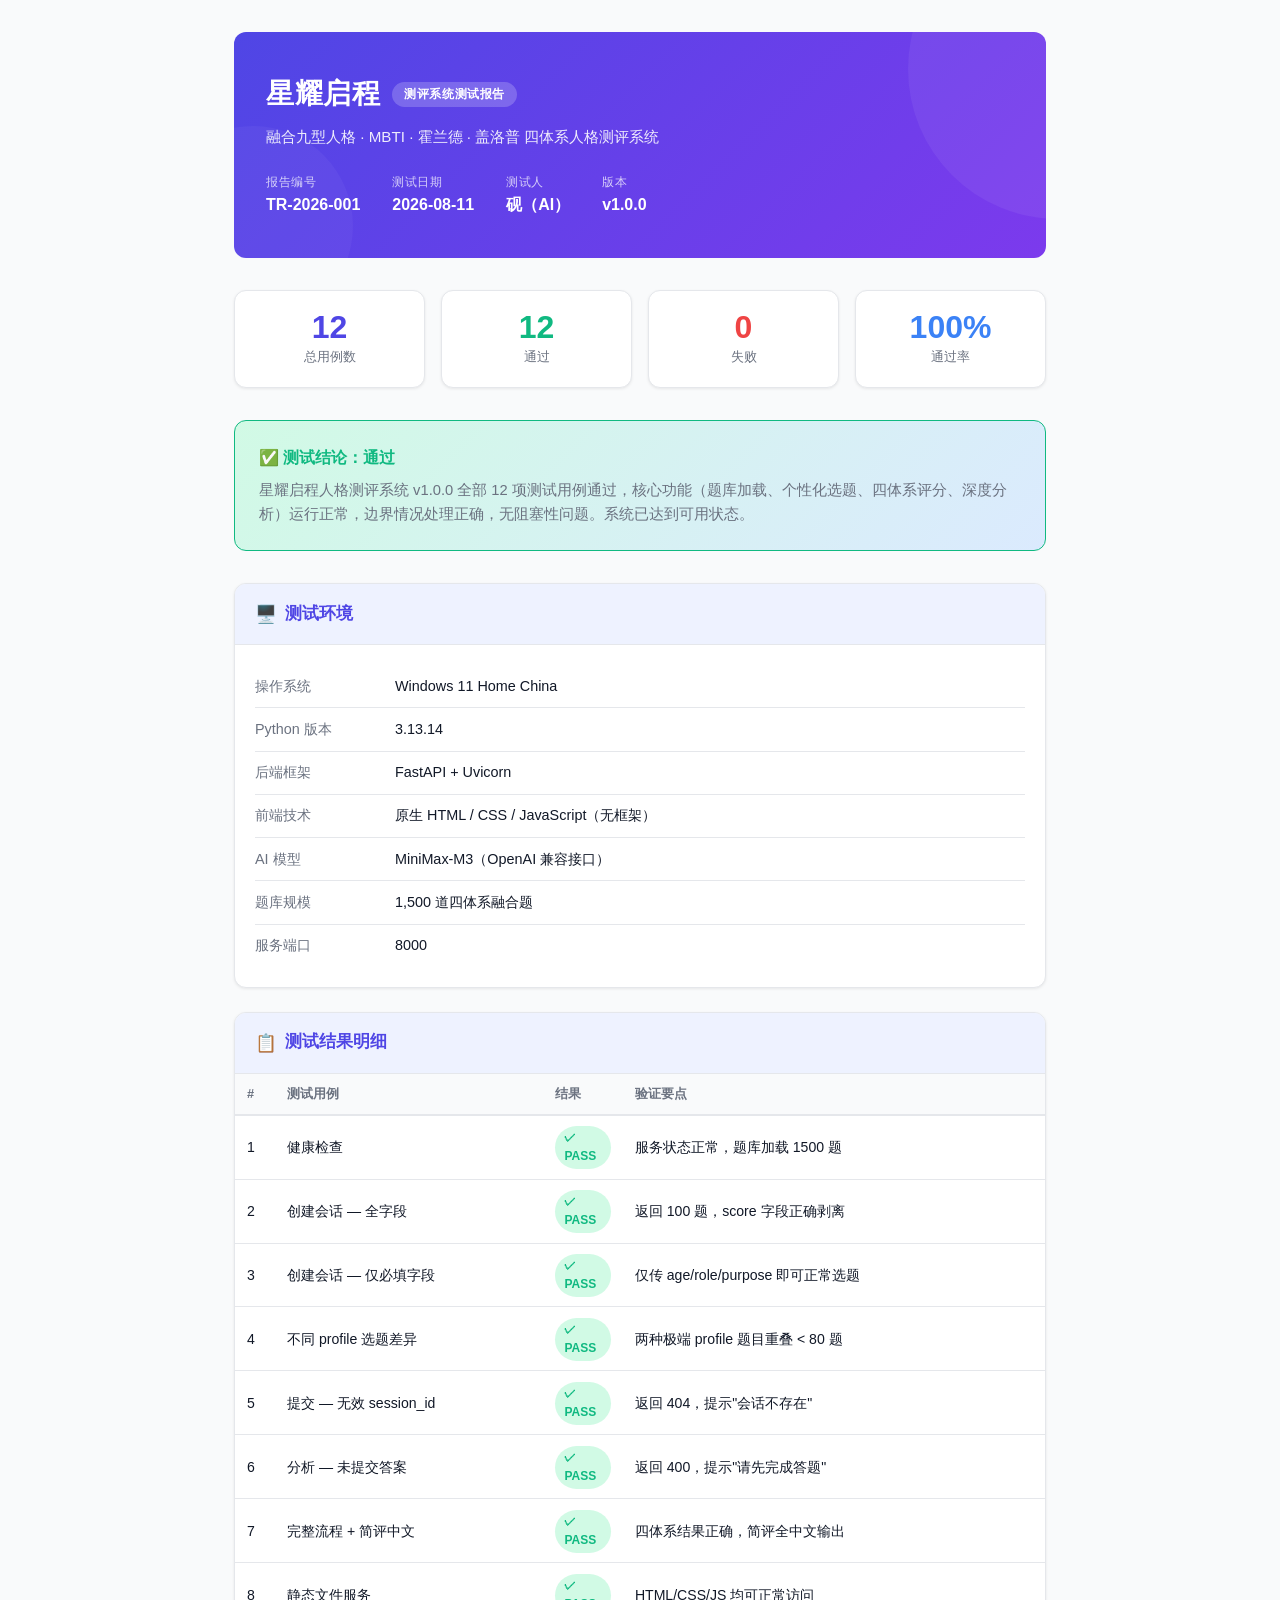
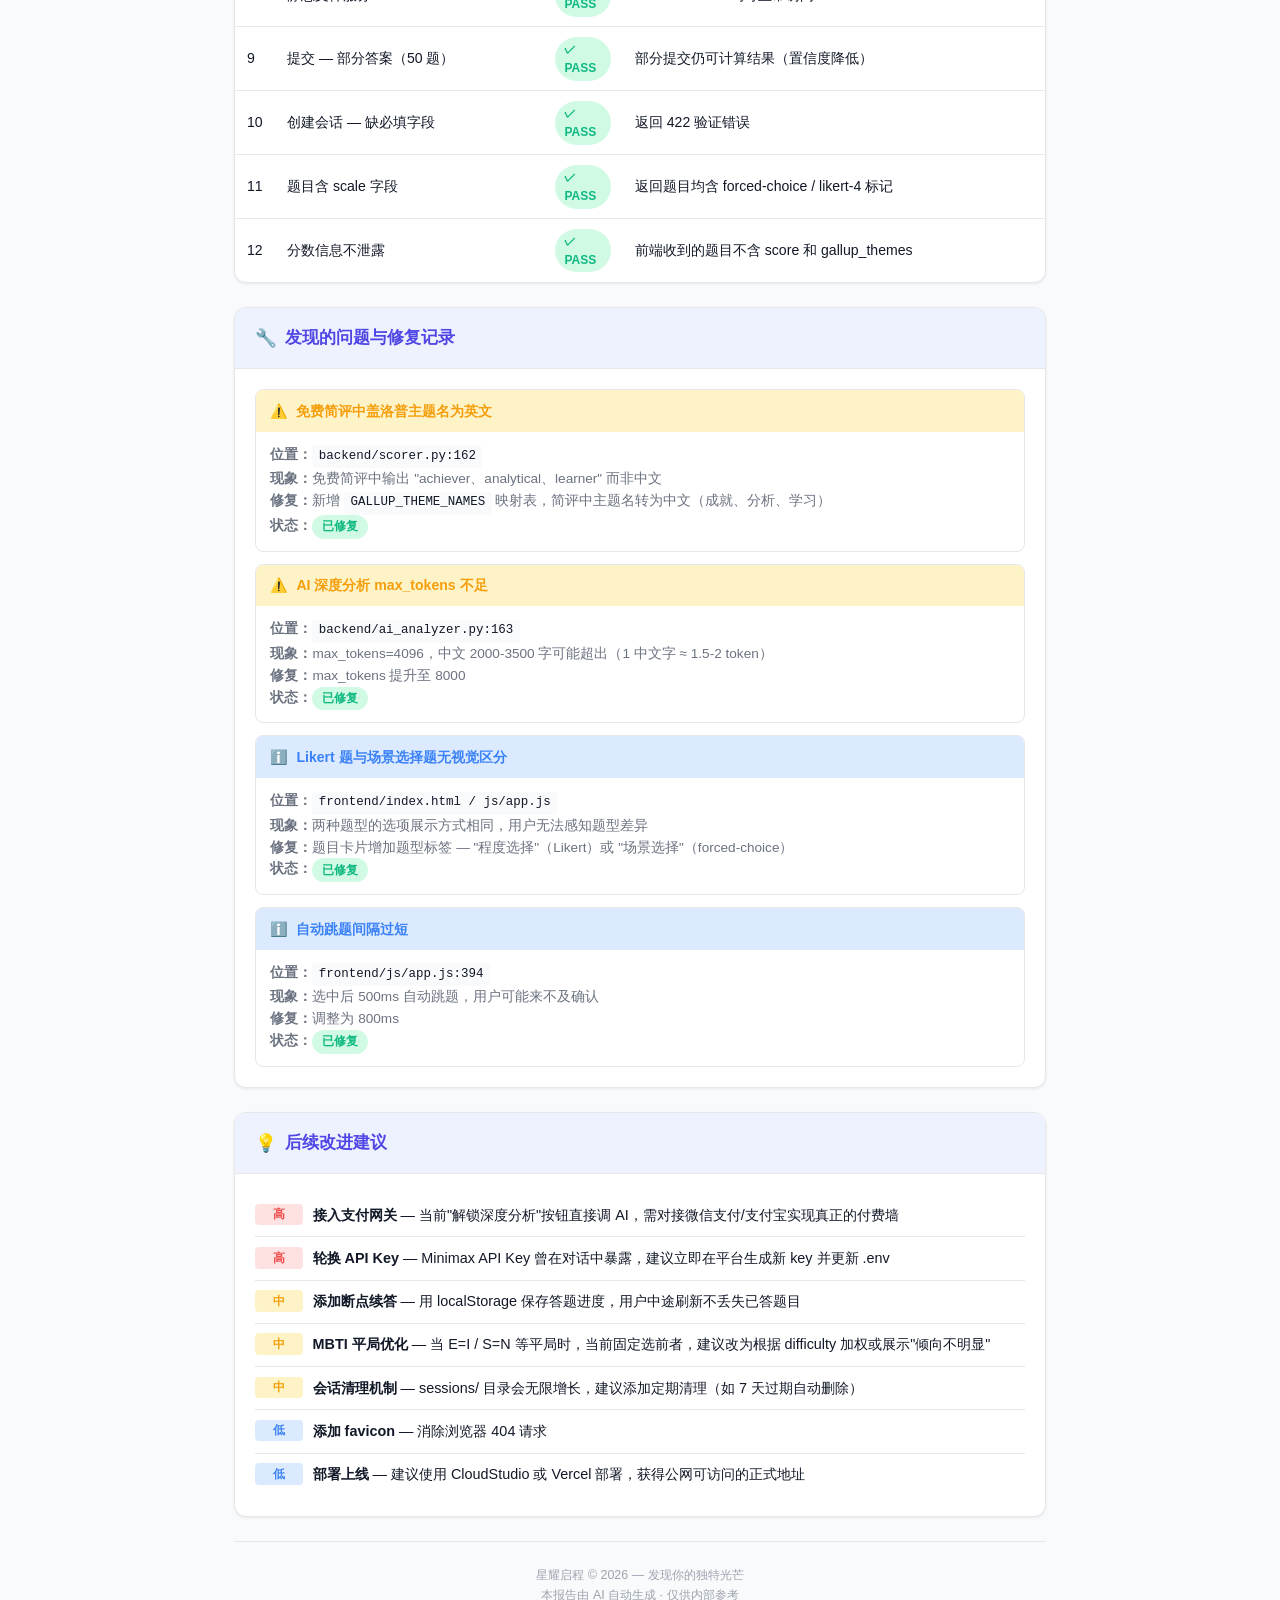
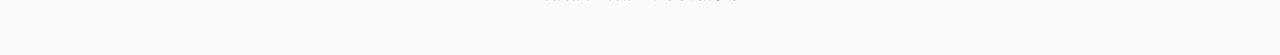
==== webapp/测试报告模板.html @ 29b1625d "Initial commit: 星耀启程人格测评 - 1500题融合题库（九型人格/MBTI/霍兰德/盖洛普四体系） - 智能筛选器（profile→120题，覆盖均衡） - FastAPI后端 + " ====
<!DOCTYPE html>
<html lang="zh-CN">
<head>
    <meta charset="UTF-8">
    <meta name="viewport" content="width=device-width, initial-scale=1.0">
    <title>星耀启程 · 测评系统测试报告</title>
    <style>
        /* ===== CSS 变量 ===== */
        :root {
            --primary: #4F46E5;
            --primary-hover: #4338CA;
            --primary-light: #EEF2FF;
            --secondary: #7C3AED;
            --secondary-light: #F5F3FF;
            --bg: #F9FAFB;
            --surface: #FFFFFF;
            --border: #E5E7EB;
            --text: #111827;
            --text-secondary: #6B7280;
            --text-muted: #9CA3AF;
            --success: #10B981;
            --success-light: #D1FAE5;
            --error: #EF4444;
            --error-light: #FEE2E2;
            --warning: #F59E0B;
            --warning-light: #FEF3C7;
            --info: #3B82F6;
            --info-light: #DBEAFE;
            --radius: 8px;
            --radius-lg: 12px;
            --shadow: 0 1px 3px rgba(0,0,0,0.08);
            --shadow-md: 0 4px 6px -1px rgba(0,0,0,0.1);
            --font: -apple-system, BlinkMacSystemFont, "Segoe UI", "PingFang SC",
                    "Hiragino Sans GB", "Microsoft YaHei", sans-serif;
        }

        * { margin: 0; padding: 0; box-sizing: border-box; }

        body {
            font-family: var(--font);
            color: var(--text);
            background: var(--bg);
            line-height: 1.6;
        }

        .report {
            max-width: 860px;
            margin: 0 auto;
            padding: 2rem 1.5rem;
        }

        /* ===== 封面头部 ===== */
        .report-header {
            background: linear-gradient(135deg, var(--primary) 0%, var(--secondary) 100%);
            color: #fff;
            border-radius: var(--radius-lg);
            padding: 2.5rem 2rem;
            margin-bottom: 2rem;
            position: relative;
            overflow: hidden;
        }

        .report-header::before {
            content: "";
            position: absolute;
            top: -50%;
            right: -20%;
            width: 300px;
            height: 300px;
            background: rgba(255,255,255,0.06);
            border-radius: 50%;
        }

        .report-header::after {
            content: "";
            position: absolute;
            bottom: -30%;
            left: -10%;
            width: 200px;
            height: 200px;
            background: rgba(255,255,255,0.04);
            border-radius: 50%;
        }

        .report-brand {
            display: flex;
            align-items: center;
            gap: 0.75rem;
            margin-bottom: 0.5rem;
        }

        .report-brand h1 {
            font-size: 1.75rem;
            font-weight: 700;
            letter-spacing: 0.02em;
        }

        .report-badge {
            display: inline-block;
            padding: 0.2rem 0.75rem;
            background: rgba(255,255,255,0.2);
            border-radius: 999px;
            font-size: 0.75rem;
            font-weight: 600;
            letter-spacing: 0.05em;
        }

        .report-subtitle {
            font-size: 0.95rem;
            opacity: 0.9;
        }

        .report-meta {
            display: flex;
            gap: 2rem;
            margin-top: 1.5rem;
            flex-wrap: wrap;
        }

        .report-meta-item {
            font-size: 0.85rem;
        }

        .report-meta-item .label {
            opacity: 0.75;
            font-size: 0.75rem;
            text-transform: uppercase;
            letter-spacing: 0.05em;
        }

        .report-meta-item .value {
            font-weight: 600;
            font-size: 1rem;
        }

        /* ===== 评分卡片 ===== */
        .score-cards {
            display: grid;
            grid-template-columns: repeat(auto-fit, minmax(160px, 1fr));
            gap: 1rem;
            margin-bottom: 2rem;
        }

        .score-card {
            background: var(--surface);
            border: 1px solid var(--border);
            border-radius: var(--radius-lg);
            padding: 1.25rem;
            text-align: center;
            box-shadow: var(--shadow);
        }

        .score-card .score-value {
            font-size: 2rem;
            font-weight: 800;
            line-height: 1;
            margin-bottom: 0.25rem;
        }

        .score-card .score-label {
            font-size: 0.8rem;
            color: var(--text-secondary);
            font-weight: 500;
        }

        .score-card--pass .score-value { color: var(--success); }
        .score-card--fail .score-value { color: var(--error); }
        .score-card--total .score-value { color: var(--primary); }
        .score-card--rate .score-value { color: var(--info); }

        /* ===== 章节 ===== */
        .section {
            background: var(--surface);
            border: 1px solid var(--border);
            border-radius: var(--radius-lg);
            margin-bottom: 1.5rem;
            overflow: hidden;
            box-shadow: var(--shadow);
        }

        .section-header {
            display: flex;
            align-items: center;
            gap: 0.5rem;
            padding: 1rem 1.25rem;
            background: var(--primary-light);
            border-bottom: 1px solid var(--border);
        }

        .section-header .icon {
            font-size: 1.1rem;
        }

        .section-header h2 {
            font-size: 1.05rem;
            font-weight: 700;
            color: var(--primary);
        }

        .section-body {
            padding: 1.25rem;
        }

        /* ===== 环境信息表格 ===== */
        .env-table {
            width: 100%;
            border-collapse: collapse;
        }

        .env-table td {
            padding: 0.6rem 0;
            border-bottom: 1px solid var(--border);
            font-size: 0.9rem;
        }

        .env-table td:first-child {
            color: var(--text-secondary);
            width: 140px;
            font-weight: 500;
        }

        .env-table tr:last-child td {
            border-bottom: none;
        }

        /* ===== 测试结果表格 ===== */
        .test-table {
            width: 100%;
            border-collapse: collapse;
            font-size: 0.88rem;
        }

        .test-table th {
            text-align: left;
            padding: 0.6rem 0.75rem;
            background: var(--bg);
            font-weight: 600;
            color: var(--text-secondary);
            font-size: 0.8rem;
            border-bottom: 2px solid var(--border);
        }

        .test-table td {
            padding: 0.6rem 0.75rem;
            border-bottom: 1px solid var(--border);
        }

        .test-table tr:last-child td {
            border-bottom: none;
        }

        .test-table tr:hover td {
            background: var(--primary-light);
        }

        /* ===== 状态标签 ===== */
        .tag {
            display: inline-flex;
            align-items: center;
            gap: 0.3rem;
            padding: 0.15rem 0.6rem;
            border-radius: 999px;
            font-size: 0.75rem;
            font-weight: 600;
        }

        .tag--pass {
            background: var(--success-light);
            color: var(--success);
        }

        .tag--fail {
            background: var(--error-light);
            color: var(--error);
        }

        .tag--skip {
            background: var(--warning-light);
            color: var(--warning);
        }

        .tag--info {
            background: var(--info-light);
            color: var(--info);
        }

        /* ===== 问题卡片 ===== */
        .issue-card {
            border: 1px solid var(--border);
            border-radius: var(--radius);
            margin-bottom: 0.75rem;
            overflow: hidden;
        }

        .issue-card:last-child {
            margin-bottom: 0;
        }

        .issue-header {
            display: flex;
            align-items: center;
            gap: 0.5rem;
            padding: 0.6rem 0.9rem;
            font-size: 0.88rem;
            font-weight: 600;
        }

        .issue-header--critical {
            background: var(--error-light);
            color: var(--error);
        }

        .issue-header--major {
            background: var(--warning-light);
            color: var(--warning);
        }

        .issue-header--minor {
            background: var(--info-light);
            color: var(--info);
        }

        .issue-body {
            padding: 0.75rem 0.9rem;
            font-size: 0.85rem;
            color: var(--text-secondary);
        }

        .issue-body .file-ref {
            display: inline-block;
            padding: 0.1rem 0.4rem;
            background: var(--bg);
            border-radius: 4px;
            font-family: "SFMono-Regular", Consolas, monospace;
            font-size: 0.78rem;
            color: var(--text);
        }

        /* ===== 建议列表 ===== */
        .suggestion-list {
            list-style: none;
            padding: 0;
        }

        .suggestion-list li {
            display: flex;
            gap: 0.6rem;
            padding: 0.6rem 0;
            border-bottom: 1px solid var(--border);
            font-size: 0.9rem;
            align-items: flex-start;
        }

        .suggestion-list li:last-child {
            border-bottom: none;
        }

        .suggestion-list .priority {
            flex-shrink: 0;
            width: 3rem;
            text-align: center;
            padding: 0.1rem 0;
            border-radius: 4px;
            font-size: 0.72rem;
            font-weight: 700;
        }

        .priority--high {
            background: var(--error-light);
            color: var(--error);
        }

        .priority--medium {
            background: var(--warning-light);
            color: var(--warning);
        }

        .priority--low {
            background: var(--info-light);
            color: var(--info);
        }

        /* ===== 结论 ===== */
        .conclusion {
            background: linear-gradient(135deg, var(--success-light), var(--info-light));
            border: 1px solid var(--success);
            border-radius: var(--radius-lg);
            padding: 1.5rem;
            margin-bottom: 2rem;
        }

        .conclusion h3 {
            color: var(--success);
            font-size: 1rem;
            margin-bottom: 0.5rem;
        }

        .conclusion p {
            font-size: 0.92rem;
            color: var(--text-secondary);
        }

        /* ===== 页脚 ===== */
        .report-footer {
            text-align: center;
            padding: 1.5rem;
            color: var(--text-muted);
            font-size: 0.78rem;
            border-top: 1px solid var(--border);
        }

        /* ===== 打印适配 ===== */
        @media print {
            body { background: #fff; }
            .report { max-width: 100%; padding: 0; }
            .report-header { -webkit-print-color-adjust: exact; print-color-adjust: exact; }
            .section { break-inside: avoid; }
            .score-cards { break-inside: avoid; }
        }
    </style>
</head>
<body>

<div class="report">

    <!-- ==================== 封面头部 ==================== -->
    <header class="report-header">
        <div class="report-brand">
            <h1>星耀启程</h1>
            <span class="report-badge">测评系统测试报告</span>
        </div>
        <p class="report-subtitle">融合九型人格 · MBTI · 霍兰德 · 盖洛普 四体系人格测评系统</p>
        <div class="report-meta">
            <div class="report-meta-item">
                <div class="label">报告编号</div>
                <div class="value">TR-2026-001</div>
            </div>
            <div class="report-meta-item">
                <div class="label">测试日期</div>
                <div class="value">2026-08-11</div>
            </div>
            <div class="report-meta-item">
                <div class="label">测试人</div>
                <div class="value">砚（AI）</div>
            </div>
            <div class="report-meta-item">
                <div class="label">版本</div>
                <div class="value">v1.0.0</div>
            </div>
        </div>
    </header>

    <!-- ==================== 评分卡片 ==================== -->
    <div class="score-cards">
        <div class="score-card score-card--total">
            <div class="score-value">12</div>
            <div class="score-label">总用例数</div>
        </div>
        <div class="score-card score-card--pass">
            <div class="score-value">12</div>
            <div class="score-label">通过</div>
        </div>
        <div class="score-card score-card--fail">
            <div class="score-value">0</div>
            <div class="score-label">失败</div>
        </div>
        <div class="score-card score-card--rate">
            <div class="score-value">100%</div>
            <div class="score-label">通过率</div>
        </div>
    </div>

    <!-- ==================== 结论 ==================== -->
    <div class="conclusion">
        <h3>✅ 测试结论：通过</h3>
        <p>星耀启程人格测评系统 v1.0.0 全部 12 项测试用例通过，核心功能（题库加载、个性化选题、四体系评分、深度分析）运行正常，边界情况处理正确，无阻塞性问题。系统已达到可用状态。</p>
    </div>

    <!-- ==================== 测试环境 ==================== -->
    <section class="section">
        <div class="section-header">
            <span class="icon">🖥️</span>
            <h2>测试环境</h2>
        </div>
        <div class="section-body">
            <table class="env-table">
                <tr>
                    <td>操作系统</td>
                    <td>Windows 11 Home China</td>
                </tr>
                <tr>
                    <td>Python 版本</td>
                    <td>3.13.14</td>
                </tr>
                <tr>
                    <td>后端框架</td>
                    <td>FastAPI + Uvicorn</td>
                </tr>
                <tr>
                    <td>前端技术</td>
                    <td>原生 HTML / CSS / JavaScript（无框架）</td>
                </tr>
                <tr>
                    <td>AI 模型</td>
                    <td>MiniMax-M3（OpenAI 兼容接口）</td>
                </tr>
                <tr>
                    <td>题库规模</td>
                    <td>1,500 道四体系融合题</td>
                </tr>
                <tr>
                    <td>服务端口</td>
                    <td>8000</td>
                </tr>
            </table>
        </div>
    </section>

    <!-- ==================== 测试结果明细 ==================== -->
    <section class="section">
        <div class="section-header">
            <span class="icon">📋</span>
            <h2>测试结果明细</h2>
        </div>
        <div class="section-body" style="padding: 0;">
            <table class="test-table">
                <thead>
                    <tr>
                        <th style="width:40px">#</th>
                        <th>测试用例</th>
                        <th style="width:80px">结果</th>
                        <th>验证要点</th>
                    </tr>
                </thead>
                <tbody>
                    <tr>
                        <td>1</td>
                        <td>健康检查</td>
                        <td><span class="tag tag--pass">✓ PASS</span></td>
                        <td>服务状态正常，题库加载 1500 题</td>
                    </tr>
                    <tr>
                        <td>2</td>
                        <td>创建会话 — 全字段</td>
                        <td><span class="tag tag--pass">✓ PASS</span></td>
                        <td>返回 100 题，score 字段正确剥离</td>
                    </tr>
                    <tr>
                        <td>3</td>
                        <td>创建会话 — 仅必填字段</td>
                        <td><span class="tag tag--pass">✓ PASS</span></td>
                        <td>仅传 age/role/purpose 即可正常选题</td>
                    </tr>
                    <tr>
                        <td>4</td>
                        <td>不同 profile 选题差异</td>
                        <td><span class="tag tag--pass">✓ PASS</span></td>
                        <td>两种极端 profile 题目重叠 &lt; 80 题</td>
                    </tr>
                    <tr>
                        <td>5</td>
                        <td>提交 — 无效 session_id</td>
                        <td><span class="tag tag--pass">✓ PASS</span></td>
                        <td>返回 404，提示"会话不存在"</td>
                    </tr>
                    <tr>
                        <td>6</td>
                        <td>分析 — 未提交答案</td>
                        <td><span class="tag tag--pass">✓ PASS</span></td>
                        <td>返回 400，提示"请先完成答题"</td>
                    </tr>
                    <tr>
                        <td>7</td>
                        <td>完整流程 + 简评中文</td>
                        <td><span class="tag tag--pass">✓ PASS</span></td>
                        <td>四体系结果正确，简评全中文输出</td>
                    </tr>
                    <tr>
                        <td>8</td>
                        <td>静态文件服务</td>
                        <td><span class="tag tag--pass">✓ PASS</span></td>
                        <td>HTML/CSS/JS 均可正常访问</td>
                    </tr>
                    <tr>
                        <td>9</td>
                        <td>提交 — 部分答案（50 题）</td>
                        <td><span class="tag tag--pass">✓ PASS</span></td>
                        <td>部分提交仍可计算结果（置信度降低）</td>
                    </tr>
                    <tr>
                        <td>10</td>
                        <td>创建会话 — 缺必填字段</td>
                        <td><span class="tag tag--pass">✓ PASS</span></td>
                        <td>返回 422 验证错误</td>
                    </tr>
                    <tr>
                        <td>11</td>
                        <td>题目含 scale 字段</td>
                        <td><span class="tag tag--pass">✓ PASS</span></td>
                        <td>返回题目均含 forced-choice / likert-4 标记</td>
                    </tr>
                    <tr>
                        <td>12</td>
                        <td>分数信息不泄露</td>
                        <td><span class="tag tag--pass">✓ PASS</span></td>
                        <td>前端收到的题目不含 score 和 gallup_themes</td>
                    </tr>
                </tbody>
            </table>
        </div>
    </section>

    <!-- ==================== 问题与修复 ==================== -->
    <section class="section">
        <div class="section-header">
            <span class="icon">🔧</span>
            <h2>发现的问题与修复记录</h2>
        </div>
        <div class="section-body">

            <div class="issue-card">
                <div class="issue-header issue-header--major">
                    <span>⚠️</span> 免费简评中盖洛普主题名为英文
                </div>
                <div class="issue-body">
                    <p><strong>位置：</strong><span class="file-ref">backend/scorer.py:162</span></p>
                    <p><strong>现象：</strong>免费简评中输出 "achiever、analytical、learner" 而非中文</p>
                    <p><strong>修复：</strong>新增 <span class="file-ref">GALLUP_THEME_NAMES</span> 映射表，简评中主题名转为中文（成就、分析、学习）</p>
                    <p><strong>状态：</strong><span class="tag tag--pass">已修复</span></p>
                </div>
            </div>

            <div class="issue-card">
                <div class="issue-header issue-header--major">
                    <span>⚠️</span> AI 深度分析 max_tokens 不足
                </div>
                <div class="issue-body">
                    <p><strong>位置：</strong><span class="file-ref">backend/ai_analyzer.py:163</span></p>
                    <p><strong>现象：</strong>max_tokens=4096，中文 2000-3500 字可能超出（1 中文字 ≈ 1.5-2 token）</p>
                    <p><strong>修复：</strong>max_tokens 提升至 8000</p>
                    <p><strong>状态：</strong><span class="tag tag--pass">已修复</span></p>
                </div>
            </div>

            <div class="issue-card">
                <div class="issue-header issue-header--minor">
                    <span>ℹ️</span> Likert 题与场景选择题无视觉区分
                </div>
                <div class="issue-body">
                    <p><strong>位置：</strong><span class="file-ref">frontend/index.html / js/app.js</span></p>
                    <p><strong>现象：</strong>两种题型的选项展示方式相同，用户无法感知题型差异</p>
                    <p><strong>修复：</strong>题目卡片增加题型标签 — "程度选择"（Likert）或 "场景选择"（forced-choice）</p>
                    <p><strong>状态：</strong><span class="tag tag--pass">已修复</span></p>
                </div>
            </div>

            <div class="issue-card">
                <div class="issue-header issue-header--minor">
                    <span>ℹ️</span> 自动跳题间隔过短
                </div>
                <div class="issue-body">
                    <p><strong>位置：</strong><span class="file-ref">frontend/js/app.js:394</span></p>
                    <p><strong>现象：</strong>选中后 500ms 自动跳题，用户可能来不及确认</p>
                    <p><strong>修复：</strong>调整为 800ms</p>
                    <p><strong>状态：</strong><span class="tag tag--pass">已修复</span></p>
                </div>
            </div>

        </div>
    </section>

    <!-- ==================== 改进建议 ==================== -->
    <section class="section">
        <div class="section-header">
            <span class="icon">💡</span>
            <h2>后续改进建议</h2>
        </div>
        <div class="section-body">
            <ul class="suggestion-list">
                <li>
                    <span class="priority priority--high">高</span>
                    <div>
                        <strong>接入支付网关</strong> — 当前"解锁深度分析"按钮直接调 AI，需对接微信支付/支付宝实现真正的付费墙
                    </div>
                </li>
                <li>
                    <span class="priority priority--high">高</span>
                    <div>
                        <strong>轮换 API Key</strong> — Minimax API Key 曾在对话中暴露，建议立即在平台生成新 key 并更新 .env
                    </div>
                </li>
                <li>
                    <span class="priority priority--medium">中</span>
                    <div>
                        <strong>添加断点续答</strong> — 用 localStorage 保存答题进度，用户中途刷新不丢失已答题目
                    </div>
                </li>
                <li>
                    <span class="priority priority--medium">中</span>
                    <div>
                        <strong>MBTI 平局优化</strong> — 当 E=I / S=N 等平局时，当前固定选前者，建议改为根据 difficulty 加权或展示"倾向不明显"
                    </div>
                </li>
                <li>
                    <span class="priority priority--medium">中</span>
                    <div>
                        <strong>会话清理机制</strong> — sessions/ 目录会无限增长，建议添加定期清理（如 7 天过期自动删除）
                    </div>
                </li>
                <li>
                    <span class="priority priority--low">低</span>
                    <div>
                        <strong>添加 favicon</strong> — 消除浏览器 404 请求
                    </div>
                </li>
                <li>
                    <span class="priority priority--low">低</span>
                    <div>
                        <strong>部署上线</strong> — 建议使用 CloudStudio 或 Vercel 部署，获得公网可访问的正式地址
                    </div>
                </li>
            </ul>
        </div>
    </section>

    <!-- ==================== 页脚 ==================== -->
    <footer class="report-footer">
        <p>星耀启程 &copy; 2026 — 发现你的独特光芒</p>
        <p>本报告由 AI 自动生成 · 仅供内部参考</p>
    </footer>

</div>

</body>
</html>
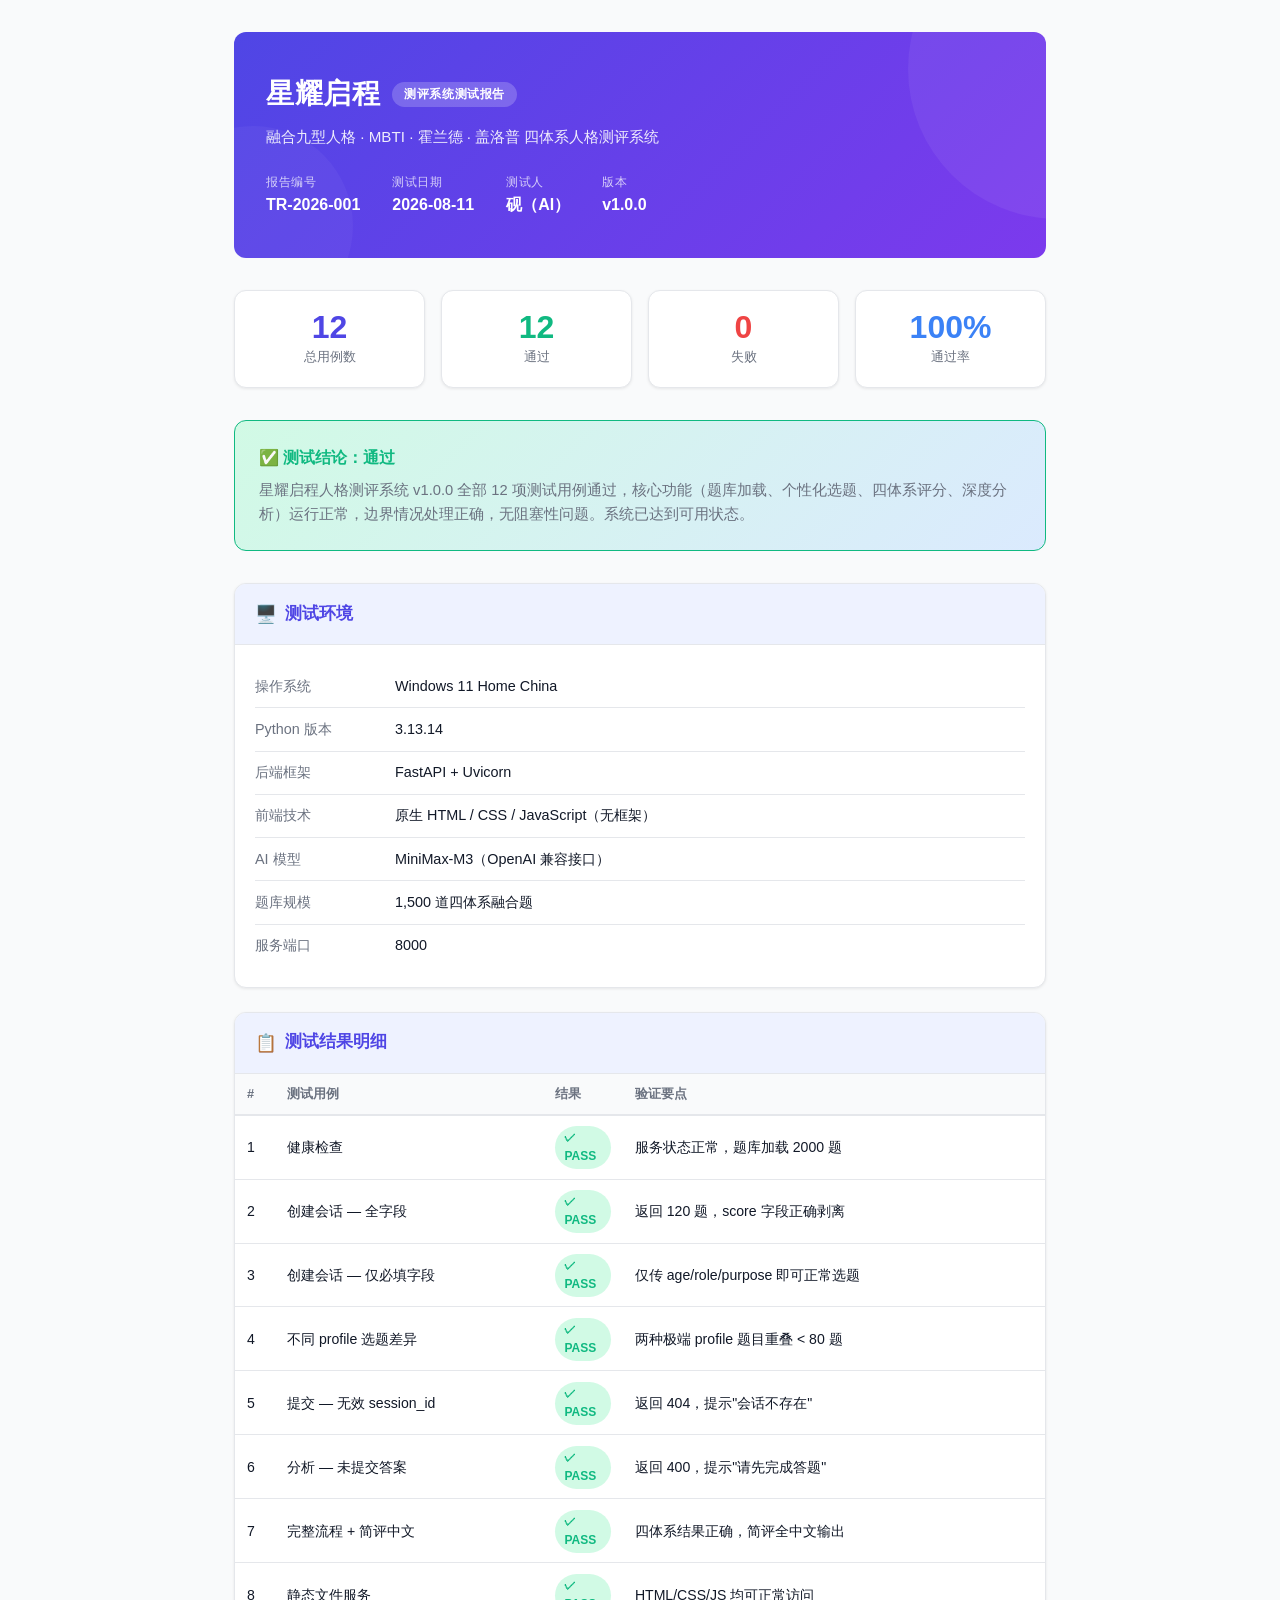
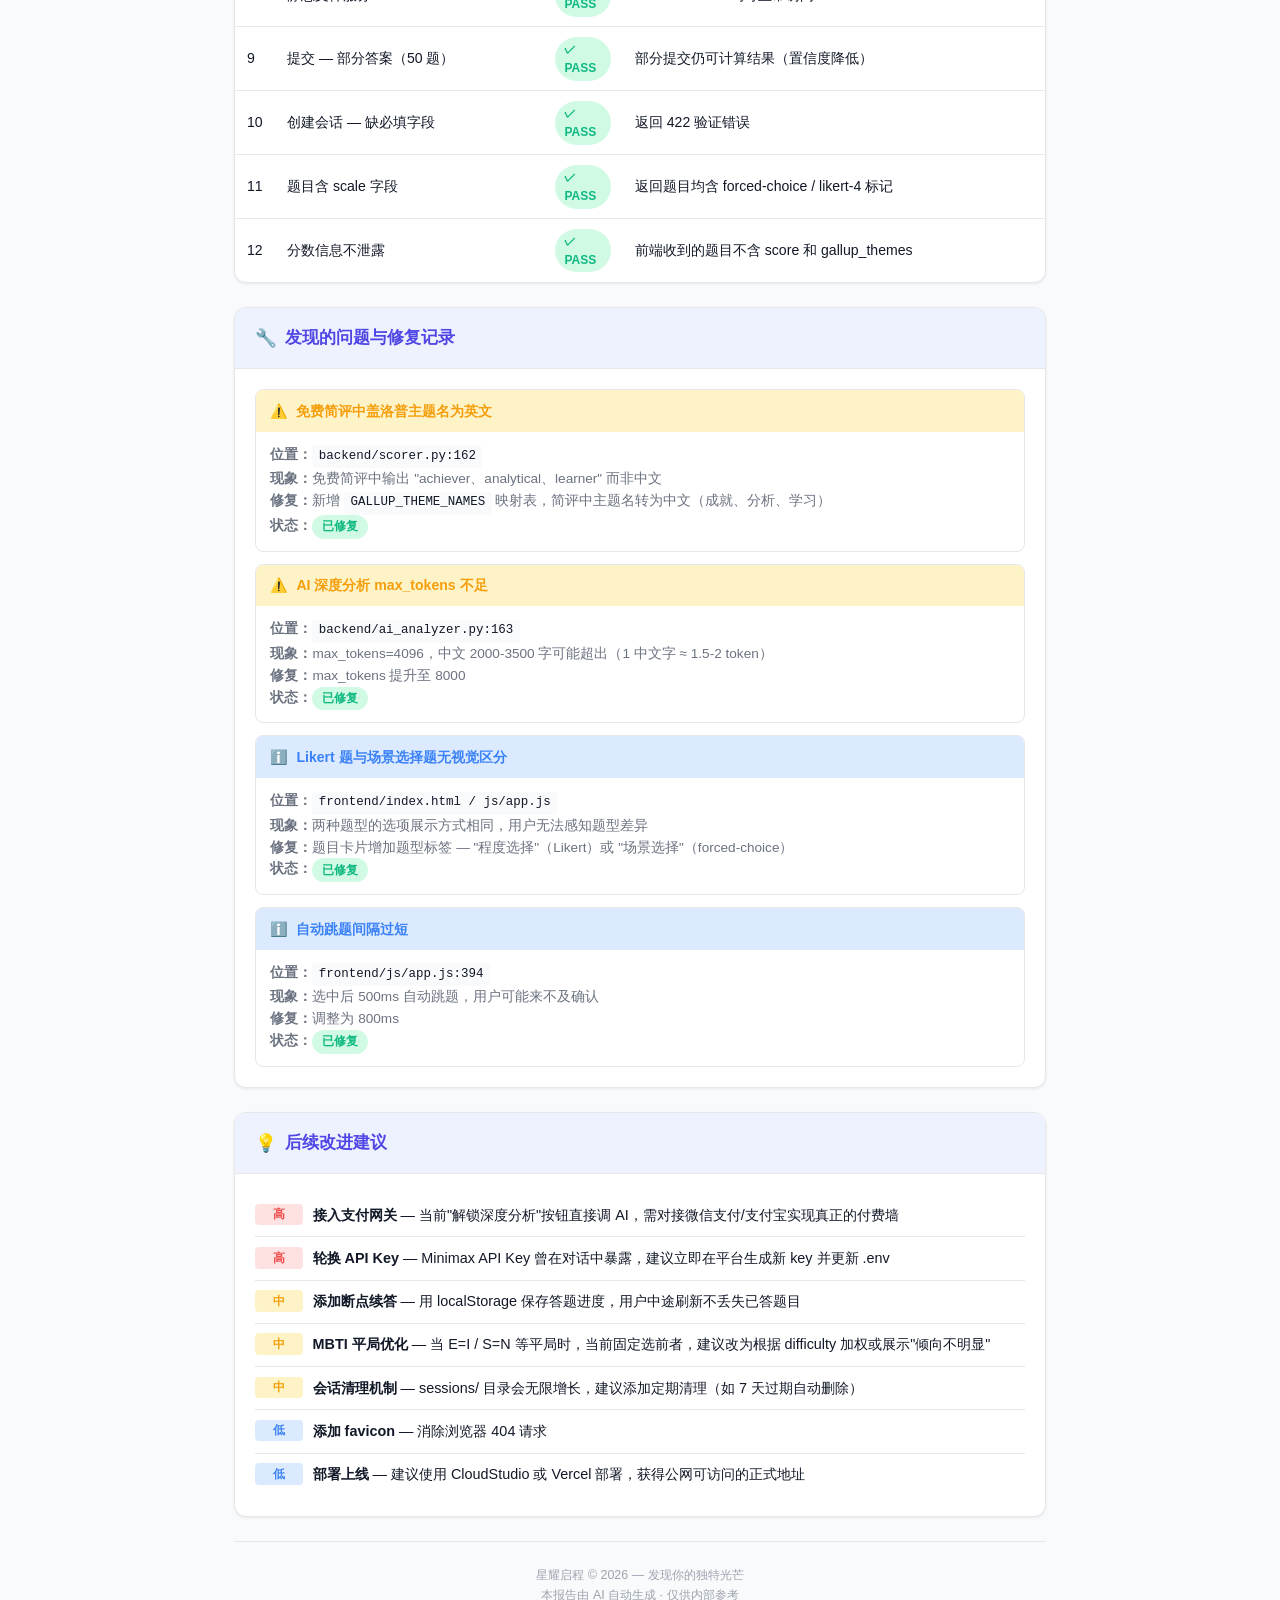
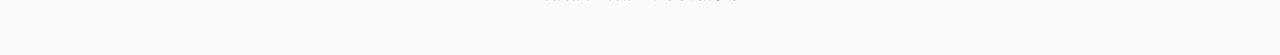
==== commit 9197d14b: "feat: add admin session cleanup endpoint + fresh records test script" ====
--- a/webapp/测试报告模板.html
+++ b/webapp/测试报告模板.html
@@ -537,13 +537,13 @@
                         <td>1</td>
                         <td>健康检查</td>
                         <td><span class="tag tag--pass">✓ PASS</span></td>
-                        <td>服务状态正常，题库加载 1500 题</td>
+                        <td>服务状态正常，题库加载 2000 题</td>
                     </tr>
                     <tr>
                         <td>2</td>
                         <td>创建会话 — 全字段</td>
                         <td><span class="tag tag--pass">✓ PASS</span></td>
-                        <td>返回 100 题，score 字段正确剥离</td>
+                        <td>返回 120 题，score 字段正确剥离</td>
                     </tr>
                     <tr>
                         <td>3</td>
